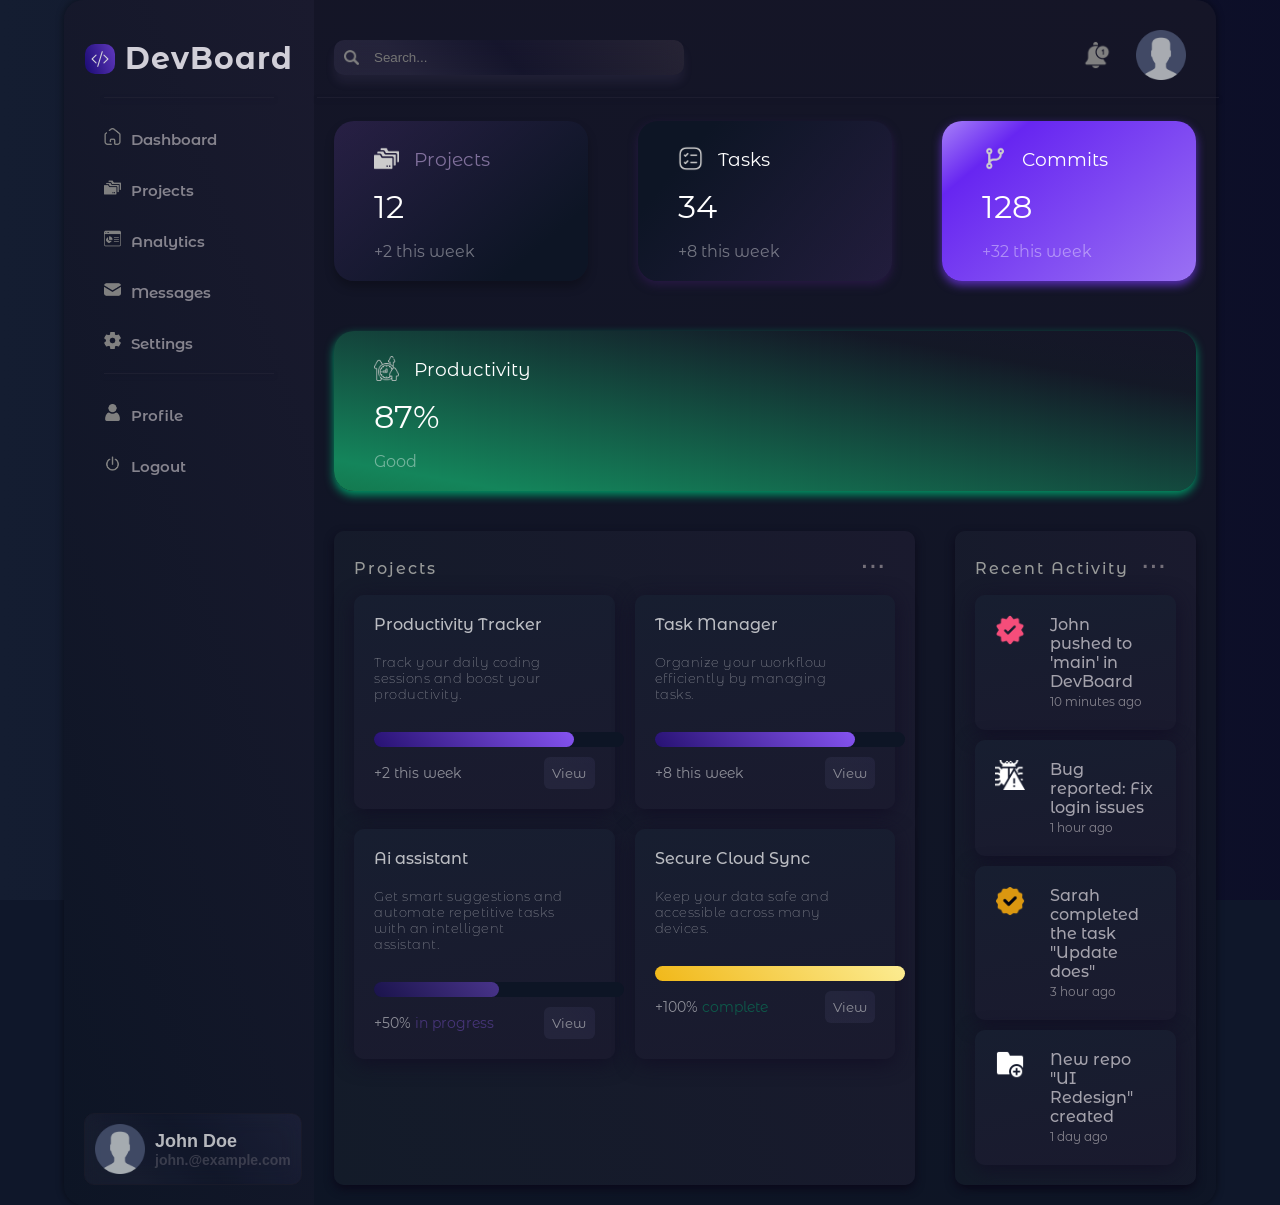
==== DevBoard Project/index.html @ f6ace6d7 "Add files via upload" ====
<!DOCTYPE html>
<html lang="en">

<head>
    <meta charset="UTF-8">
    <meta name="viewport" content="width=device-width, initial-scale=1.0">
    <link rel="stylesheet" href="style.css">
    <title>DevBoard</title>
    <link rel="preconnect" href="https://fonts.googleapis.com">
    <link rel="preconnect" href="https://fonts.gstatic.com" crossorigin>
    <link
        href="https://fonts.googleapis.com/css2?family=Montserrat+Alternates:ital,wght@0,100;0,200;0,300;0,400;0,500;0,600;0,700;0,800;0,900;1,100;1,200;1,300;1,400;1,500;1,600;1,700;1,800;1,900&display=swap"
        rel="stylesheet">
</head>
<body>
    <div class="container">
        <aside class="sidebar">
            <h1>
                <svg xmlns="http://www.w3.org/2000/svg" width="16" height="16" fill="currentColor"
                    class="bi bi-code-slash" viewBox="0 0 16 16" id="Dev-icon">
                    <path
                        d="M10.478 1.647a.5.5 0 1 0-.956-.294l-4 13a.5.5 0 0 0 .956.294zM4.854 4.146a.5.5 0 0 1 0 .708L1.707 8l3.147 3.146a.5.5 0 0 1-.708.708l-3.5-3.5a.5.5 0 0 1 0-.708l3.5-3.5a.5.5 0 0 1 .708 0m6.292 0a.5.5 0 0 0 0 .708L14.293 8l-3.147 3.146a.5.5 0 0 0 .708.708l3.5-3.5a.5.5 0 0 0 0-.708l-3.5-3.5a.5.5 0 0 0-.708 0" />
                </svg>
                <p>DevBoard</p>
            </h1>
            <hr class="line">
            <ul class="main-list ">
                <li><a href="#"><button class="sidebar-buttons"><img class="Dev-icon" src="./pngs/home-icon.png" alt="home"
                                height="15">Dashboard</button></a></li>
                <li><a href="#"><button class="sidebar-buttons"><img class="Dev-icon" src="./pngs/folder-icon.png"
                                alt="folder" height="15">Projects</button></a></li>
                <li><a href="#"><button class="sidebar-buttons"><img class="Dev-icon" src="./pngs/analitics-icon.png"
                                alt="analytics" height="15">Analytics</button></a></li>
                <li><a href="#"><button class="sidebar-buttons"><img class="Dev-icon" src="./pngs/email.png" alt="email"
                                height="15">Messages</button></a></li>
                <li><a href="#"><button class="sidebar-buttons"><img class="Dev-icon" src="./pngs/settings.png"
                                alt="settings" height="15">Settings</button></a></li>
            </ul>
            <hr class="line">

            <ul class="login-list">
                <li><a href="#"><button class="profile-buttons"><img class="Dev-icon" src="./pngs/user.png" alt="profile"
                                height="15">Profile</button></a></li>
                <li><a href="#"><button class="profile-buttons"><img class="Dev-icon" src="./pngs/turn-off.png" alt="logout"
                                height="15">Logout</button></a></li>
            </ul>

            <a href="#" class="Profile-link">
                <button class="Profile">
                    <img id="Profile-img" src="./pngs/profile.png" alt="profile" height="50">
                    <div class="Profile-text">
                        <span>John Doe</span>
                        <p>john.@example.com</p>
                    </div>
                </button>
            </a>
        </aside>

        <div class="main">
            <div class="navbar-container">
                <nav class="navbar">
                    <div class="search">
                        <img class="search-icon" src="./pngs/magnifying-glass.png" alt="search" height="15">
                        <input type="text" placeholder="Search..." class="search-input">
                    </div>

                    <div class="notify">
                        <a href="#"><img class="notify-icon" src="./pngs/notify.png" alt="notifications" height="15"></a>
                        <a href="#" id="Profile"><img id="Profile-img" src="./pngs/profile.png" alt="profile"
                                height="50"></a>
                    </div>
                </nav>
                <hr class="nav-line">


                <section class="content">

                    <div class="cards-container">
                        <div class="card first">
                            <h3><img src="./pngs/folder-icon.png" alt="folder icon" height="20" class="content-icon">Projects
                            </h3>
                            <span class="indicator ">12</span>
                            <p class="details">+2 this week</p>
                        </div>

                        <div class="card second">
                            <h3><img src="./pngs/checklist.png" alt="checklist icon" height="20" class="content-icon">Tasks
                            </h3>
                            <span class="indicator ">34</span>
                            <p class="details">+8 this week</p>
                        </div>

                        <div class="card third">
                            <h3><img src="./pngs/git.png" alt="commit icon" height="20" class="content-icon">Commits</h3>
                            <span class="indicator ">128</span>
                            <p class="details">+32 this week</p>
                        </div>

                        <div class="card fourth">
                            <h3><img src="./pngs/clock.png" alt="productivity icon" height="20"
                                    class="content-icon">Productivity</h3>
                            <span class="indicator ">87%</span>
                            <p class="details">Good</p>
                        </div>
                    </div>
                </section>


                <!-- project+activity container -->
                <div class="bottom-row">

                    <div class="projects-container">
                        <!-- just the button and text in main container -->
                        <div class="Text-above">
                            <span id="Projects">Projects</span>
                            <button class="edit-delete-btn">...</button>
                        </div>

                        <!-- Project cards container-->
                        <div class="projects">
                            <!-- Project cards -->
                            <div class="project-cards">
                                <span class="Project-name">Productivity Tracker</span>
                                <p class="project-text">Track your daily coding sessions and boost your productivity.
                                </p>
                                <div class="progress-bar"></div>
                                <div class="percentage">
                                    <p id="percentage">+2 this week</p>
                                    <button class="view">View</button>
                                </div>
                            </div>

                            <div class="project-cards">
                                <span class="Project-name">Task Manager</span>
                                <p class="project-text">Organize your workflow efficiently by managing tasks.</p>
                                <div class="progress-bar"></div>
                                <div class="percentage">
                                    <p id="percentage">+8 this week</p>
                                    <button class="view">View</button>
                                </div>
                            </div>

                            <div class="project-cards">
                                <span class="Project-name">Ai assistant</span>
                                <p class="project-text">Get smart suggestions and automate repetitive tasks with an
                                    intelligent assistant.</p>
                                <div class="progress-bar per50"></div>
                                <div class="percentage">
                                    <p id="percentage">+50% <span class="progress">in progress</span></p>
                                    <button class="view">View</button>
                                </div>
                            </div>

                            <div class="project-cards">
                                <span class="Project-name">Secure Cloud Sync</span>
                                <p class="project-text">Keep your data safe and accessible across many devices.</p>
                                <div class="progress-bar per100"></div>
                                <div class="percentage">
                                    <p id="percentage">+100% <span class="complete">complete</span></p>
                                    <button class="view">View</button>
                                </div>
                            </div>
                        </div>

                    </div>

                    <div class="activity-container">
                        <div class="activity-above">
                            <span id="recent-title">Recent Activity</span>
                            <button class="edit-delete-btn">...</button>
                        </div>

                        <div class="activity-cards">

                            <div class="act-card">
                                <div class="activity">
                                    <img src="./pngs/check.png" alt="" height="20" class="act-icons">
                                    <p class="activity-text">John pushed to 'main' in DevBoard</p>
                                    <span class="act-under-text">10 minutes ago</span>
                                </div>
                            </div>

                            <div class="act-card">
                                <div class="activity">
                                    <img src="./pngs/bug-report.png" alt="" height="20" class="act-icons" id="bug">
                                    <p class="activity-text">Bug reported: Fix login issues</p>
                                    <span class="act-under-text">1 hour ago</span>
                                </div>
                            </div>

                            <div class="act-card">
                                <div class="activity">
                                    <img src="./pngs/checky.png" alt="" height="20" class="act-icons">
                                    <p class="activity-text">Sarah completed the task "Update does"</p>
                                    <span class="act-under-text">3 hour ago</span>
                                </div>
                            </div>

                            <div class="act-card">
                                <div class="activity">
                                    <img src="./pngs/add.png" alt="" height="20" class="act-icons">
                                    <p class="activity-text">New repo "UI Redesign" created</p>
                                    <span class="act-under-text">1 day ago</span>
                                </div>
                            </div>

                        </div>

                    </div>

                </div>

            </div>

        </div>

    </div>

</body>
</html>

</body>

</html>
---- DevBoard Project/style.css ----
*{
    box-sizing: border-box;
    margin: 0;
    padding: 0;
}

html{
    scroll-behavior: smooth;
    font-family: "Montserrat Alternates", sans-serif;
}

body{
    background-color: #0f172a;
    margin: 0;
    display: flex;
    justify-content: center;
    align-items: center;
    min-height: 100vh;
    overflow-x: hidden;
}

body::after{
    z-index: -1;
    content: "";
    position: fixed;
    inset: 0;
    background: linear-gradient(90deg,#141d31 0%,#05001f 50%, #23213f 100%);
    animation: gradientAnimation 10s ease infinite;
    background-size: 400% 400%;
}

@keyframes gradientAnimation{
    0%{
        background-position: 0% 50%;
    }
    50%{
        background-position: 100% 50%;
    }
    100%{
        background-position: 0% 50%;
    }
}

.container{
    display: flex;
    background: linear-gradient(190deg,#151527 0%,#0d1525 100%);
    margin: 0 auto;
    width: 90%;
    height: 100%;
    min-height: 800px;
    border-radius: 20px;
    box-shadow: 0px 0px 7px 1px #00000066;
    animation: appearing 1s ease;
}

@keyframes appearing {
    0% {
        opacity: 0;
        transform: translateY(20px);
    }
    100% {
        opacity: 1;
        transform: translateY(0);
    }
}

#Dev-icon{
    height: 30px;
    margin-right: 10px;
    padding: 6px;
    width: auto;
    background: linear-gradient(70deg,#190a72 0%,#6139be 100%);
    border-radius: 10px;
}

.sidebar h1{
    display: flex;
    align-items: center;
    justify-content: center;
    margin-bottom: 20px;
    margin-top: 20px;
    font-size: 30px;
    animation: appearing 1.5s ease;
    letter-spacing: 1px;
}

.sidebar{
    display: flex;
    flex-direction: column;
    color: #d1cfd8;
    width: 250px;
    max-height: 100%;
    background: linear-gradient(70deg,#0d1525 0%,#1a1a2e 100%);
    border-radius: 20px 0px 0px 20px;
    padding: 20px;
}

.line{
    border: none;
    height: 1px;
    background-color: #262638;
    margin: 20px;
    margin-top: 0;
    box-shadow: 0px 2px 5px 1px rgba(19, 6, 44, 0.2);
    opacity: 0.5;
}

.sidebar-buttons{
    font-family: "Montserrat Alternates", sans-serif;
    position: relative;
    background: transparent;
    border: none;
    color: #85838d;
    font-size: 15px;
    padding: 10px 20px;
    width: 100%;
    text-align: left;
    margin-bottom: 10px;
    cursor: pointer;
    border-radius: 10px;
    transition: color 0.4s ease;
    font-weight: 600;
    animation: appearing 1.5s ease-in-out;
}

.login-list{
    list-style: none;
    display: flex;
    padding: 0;
    flex-direction: column;
}

.profile-buttons{
    font-family: "Montserrat Alternates", sans-serif;
    position: relative;
    background: transparent;
    border: none;
    color: #85838d;
    font-size: 15px;
    padding: 10px 20px;
    width: 100%;
    text-align: left;
    margin-bottom: 10px;
    cursor: pointer;
    border-radius: 10px;
    transition: color 0.4s ease;
    font-weight: 600;
    animation: appearing 1.5s ease;
    animation-timing-function: ease-in-out;
}

.profile-buttons::before{
    content: "";
    position: absolute;
    inset: 0;
    background: linear-gradient(50deg,#331894 0%,#6726f1 100%);
    border-radius: 10px;
    opacity: 0;
    transition: opacity 0.4s ease;
    z-index: 0;
}

.profile-buttons:hover,
.profile-buttons:active :before{
    color: #ffffff;
}

.profile-buttons:active .Dev-icon,
.profile-buttons:hover .Dev-icon{
    transition: filter 0.4s ease;
    filter: invert(1);
}

.profile-buttons:hover::before{
    opacity: 0.1;
}

.profile-buttons:active::before{
    transition: opacity 0.1s ease;
    opacity: 0.4;
}

.profile-buttons:active .Dev-icon{
    transition: opacity 0.1s ease;
    opacity: 0.7;
}


.sidebar-buttons::before{
    content: "";
    position: absolute;
    inset: 0;
    background: linear-gradient(50deg,#331894 0%,#6726f1 100%);
    border-radius: 10px;
    opacity: 0;
    transition: opacity 0.4s ease;
    z-index: 0;
}


.sidebar-buttons:focus,
.sidebar-buttons:hover{
    color: #ffffff;
}

.sidebar-buttons:focus .Dev-icon,
.sidebar-buttons:hover .Dev-icon{
    transition: filter 0.4s ease;
    filter: invert(1);
}

.sidebar-buttons:focus .Dev-icon{
    transition: opacity 0.4s;
    opacity: 0.7;
}

.sidebar-buttons:hover::before{
    opacity: 0.1;
}

.sidebar-buttons:focus::before{
    opacity: 0.3;
}

.main-list{
    list-style: none;
    display: flex;
    padding: 0;
    flex-direction: column;
    transition: fadeIn 0.5s ease-in-out;
}

.Dev-icon{
    height: 17px;
    width: auto;
    margin-right: 10px;
    filter: invert(0.5);
    transition: filter 0.4s ease;
}

.Profile{
    color: #c7c6c9;
    display: flex;
    align-items: center;
    gap: 10px;
    padding: 10px;
    cursor: pointer;
    border: 1px solid #1d1d2c;
    border-radius: 10px;
    background: linear-gradient(50deg,#857da31a 20%,#35315a1a 50%,#9f96f01a 100%);
    backdrop-filter: blur(10px);
    opacity: 0.7;
    animation: glow 4s ease infinite,appearing 2s ease;
    transition: opacity 0.4s ease, box-shadow 0.4s ease, transform 0.4s ease;
}

@keyframes glow {
    0% {
        box-shadow: 0px 4px 10px rgba(48, 32, 105, 0.2);
    }

    50% {
        box-shadow: 0px 4px 10px rgb(88, 71, 151);
    }

    100% {
        box-shadow: 0px 4px 10px rgba(59, 42, 121, 0.2);
    }
}

.Profile:hover{
    opacity: 1;
}

.Profile span{
    font-size: 18px;
    font-weight: bold;
    color: white;
    text-align: start;
}

.Profile p{
    opacity: 0.5;
    font-weight: 600;
    margin: 0;
    font-size: 14px;
    color: #85838d;
}

.Profile-link{
    text-decoration: none;
    display: flex;
    margin-top: auto;
}

.Profile-text{
    display: flex;
    flex-direction: column;
}

#Profile{
    margin-right: 20px;
    cursor: pointer;
    opacity: 0.7;
    transition: opacity 0.4s ease;
}

#Profile:hover{
    opacity: 1;
}

.search-input{
    padding: 10px 15px 10px 40px;
    max-width: 350px;
    width: 100%;
    border: none;
    backdrop-filter: blur(10px);
    outline: none;
    color: rgb(100, 110, 119);
    background: linear-gradient(50deg,#b9aae71a 20%,#26205a1a 50%,#d1b0b01a 100%);
    border-radius: 10px;
    box-shadow: 0px 8px 10px #8d75ac1a;
    transition: background-color 0.4s ease, color 0.4s ease, box-shadow 0.4s ease;
}

.search-input:focus{
    outline: none;
    background-color: #220d4e;
    color: #c7c6c9;
}

.search-input:hover{
    background-color: #140a2e;
    color: #c7c6c9;
}

.search-input:focus,
.search-input:hover{
    box-shadow: 0px 4px 10px #5f00db40;
}

.notify-icon{
    position: relative;
    height: 30px;
    bottom: 10px;
    cursor: pointer;
    transition: filter 0.4s ease;
    margin-right: 20px;
    filter: invert(0.5);
}

.navbar{
    display: flex;
    justify-content: space-between;
    align-items: center;
    padding: 10px;
    margin-top: 20px;
}

.search{
    position: relative;
    display: flex;
    align-items: center;
    gap: 10px;
    padding: 5px 10px;
    border-radius: 10px;
    flex: 1;
}

.search-icon{
    position: absolute;
    cursor: text;
    z-index: 1;
    left: 20px;
    height: 15px;
    filter: invert(0.5);
    transition: filter 0.4s ease;

}

.notify-icon:hover{
    filter: invert(1);
}

.navbar-container{
    flex: 1;
    animation: appearing 1.5s ease;
    animation-timing-function: ease-in-out;
}

.nav-line{
    border: none;
    height: 1px;
    background-color: #262638;
    box-shadow: 0px 2px 5px 1px rgba(19, 6, 44, 0.2);
    opacity: 0.5;
    width: 100%;
    margin: 3px;
    left: 0;
}


.cards-container{
    display: flex;
    flex-wrap: wrap;
    gap: 10px;
}

.card{
    display: flex;
    flex-direction: column;
    min-height: 160px;
    cursor: pointer;
    margin-top: 20px;
    color: white;
    border-radius: 20px;
    padding: 20px;
    margin: 20px;
    flex: 1 1 200px;
    box-shadow: 0px 6px 10px #00000040;
    transition: transform 0.4s , box-shadow 0.4s ease;
    animation: appearing 2.5s ease-in-out;
    animation-timing-function: ease-in-out;
}

.card h3{
    text-align: start;
    margin-left: 20px;
    font-weight: 400;
}

.first h3{
    color: #e4c4ff81;
}

.first{
    background: linear-gradient(320deg,#0d1525 0%,#0d1525 20%,#a662ff23 100%);
}
.second{
    background: linear-gradient(130deg,#0d1525 0%,#0d1525 20%,#a561ff1a 100%);
    box-shadow: 0px 4px 10px #271944;
}

.third{
    background: linear-gradient(320deg,#9a71f3 0%,#6726f1 80%,#a781f8 100%);
    box-shadow: 0px 4px 10px #5a2eb9;
}

.fourth{
    box-shadow: 0px 4px 10px #029665;
    background: linear-gradient(10deg,#136d43 -10%,#14855b 10%,#1b36271a 80%,#281b381a 100%);
}

.content-icon{
    position: relative;
    top: 5px;
    height: 25px;
    width: auto;
    margin-right: 15px;
    filter: invert(0.8);
    transition: filter 0.4s ease;
}

.indicator{
    margin-left: 20px;
    font-size: xx-large;
    margin-top: auto;
}

.details{
    opacity: 0.4;
    margin-left: 20px;
    margin-top: auto;
}
.card:hover{
    transform: translateY(-5px);
}

.first:hover{
    box-shadow: 0px 4px 10px #281d3d;
}

.second:hover{
    box-shadow: 0px 8px 10px #22006b;
}

.third:hover{
    box-shadow: 0px 8px 10px #7313c2;
}

.fourth:hover{
    box-shadow: 0px 4px 10px #67f0c7;
}

.projects-container{
    animation: appearing 1.5s ease;
    animation-timing-function: ease-in-out;
    color: white;
    margin: 20px;
    border: none;
    border-radius: 10px;
    padding: 20px;
    flex: 2 1 500px;
    min-height: 350px;
    box-shadow: 0px 4px 10px #0b091a;
    background: linear-gradient(70deg,#131b29 0%,#1a1a2e 100%);
}

.projects{
    display: grid;
    grid-template-columns: repeat(auto-fit,minmax(250px,1fr));
    gap: 20px;
    margin-top: 10px;
}

.project-cards{
    animation: appearing 2.5s ease;
    animation-timing-function: ease-in-out;
    border-radius: 10px;
    padding: 20px;
    width: 100%;
    flex: 1;
    box-shadow: 0px 4px 20px #120f25;
    background: linear-gradient(170deg,#171e30 0%,#1a1a2e 100%);
}

.Text-above{
    display: flex;
    align-items: center;
    justify-content: space-between;
}

#Projects{
    font-weight: 500;
    letter-spacing: 2px;
    color: #999b9a;
    animation: appearing 1.5s ease-in-out;
}

.edit-delete-btn{
    position: relative;
    border: 0px;
    background: transparent;
    cursor: pointer;
    padding: 0px;
    margin: 0;
    font-size: 30px;
    color: rgb(116, 111, 121);
    right: 10px;
    bottom: 10px;
    transition: color 0.3s ease;
}

.edit-delete-btn:hover{
    color: white;
}

.project-text{
    color: #ffffff;
    opacity: 0.5;
    font-size: 13px;
    font-weight: 200;
    letter-spacing: 0.5px;
    text-align: start;
    margin-top: 20px;
    width: 90%;
}

.Project-name{
    font-weight: 500;
    opacity: 0.7;
}

.progress-bar{
    position: relative;
    border-radius: 10px;
    margin-top: 30px;
    min-width: 250px;
    width: 100%;
    height: 15px;
    background: #0d1525;
}

.progress-bar::before{
    border-radius: 10px;
    content: "";
    z-index: 100;
    position: absolute;
    inset: 0;
    overflow: hidden;
    width: 80%;
    background: linear-gradient(50deg,#271272 0%,#8553f0 100%);
}

.per50::before{
    border-radius: 10px;
    content: "";
    z-index: 101;
    position: absolute;
    inset: 0;
    overflow: hidden;
    width: 50%;
    opacity: 0.5;
}

.per100::before{
    border-radius: 10px;
    content: "";
    z-index: 101;
    position: absolute;
    inset: 0;
    overflow: hidden;
    width: 100%;
    background: linear-gradient(50deg,#f1b819 0%,#fcec92 100%);
}

.percentage{
    margin-top: 10px;
    display: flex;
    justify-content: space-between;
    align-items: center;
}

.progress{
    color: #724ec0;
}

.complete{
    color: #029665;
}

#percentage{
    font-size: 14px;
    opacity: 0.5;
}

.view{
    transition: opacity 0.4s ease,transform 0.1s ease;
    border-radius: 6px;
    border: 0;
    padding: 8px;
    margin: 0;
    min-width: 23%;
    opacity: 0.5;
    cursor: pointer;
    color: white;
    font-family: "Montserrat Alternates", sans-serif;
    background: linear-gradient(50deg,#46466879 50%,#5d589444 100%);
}

.view:hover{
    opacity: 1;
}

.view:active{
    transform: scale(0.95);
}

.main{
    display: flex;
    flex-direction: column;
    flex: 1;
}

.bottom-row{
    display: flex;
    flex-wrap: wrap;
}

.activity-container{
    animation: appearing 1.5s ease;
    animation-timing-function: ease-in-out;
    color: white;
    border: none;
    border-radius: 10px;
    max-height: 700px;
    flex: 1 1 200px;
    margin: 20px;
    padding: 20px;
    box-shadow: 0px 4px 10px #0b091a;
    background: linear-gradient(70deg,#131b29 0%,#1a1a2e 100%);
}

.activity-above{
    display: flex;
    align-items: center;
    justify-content: space-between;
}

.act-card{
    position: relative;
    animation: appearing 2.5s ease;
    animation-timing-function: ease-in-out;
    transition: transform 0.4s ease;
    border-radius: 10px;
    padding: 20px;
    width: 100%; 
    margin-top: 10px;
    box-shadow: 0px 4px 20px #120f25;
    background: linear-gradient(170deg,#171e30 0%,#1a1a2e 100%);
    cursor: pointer;
}

.act-icons{
    position: absolute;
    height: 30px;
    left: 20px;
    filter: invert(2);
}
.activity-text{
    margin-left: 55px;
    font-weight: 500;
    color: #a4a2ac;
    text-align: left;
}

.act-under-text{
    font-size: 12px;
    text-align: left;
    color: #85838d;
    margin-left: 55px;
}

.act-card:hover{
    transform: translateY(-5px);
}

.activity{
    text-align: left;
}

#recent-title{
    text-align: start;
    font-weight: 500;
    letter-spacing: 2px;
    color: #999b9a;
    animation: appearing 1.5s ease-in-out;
}
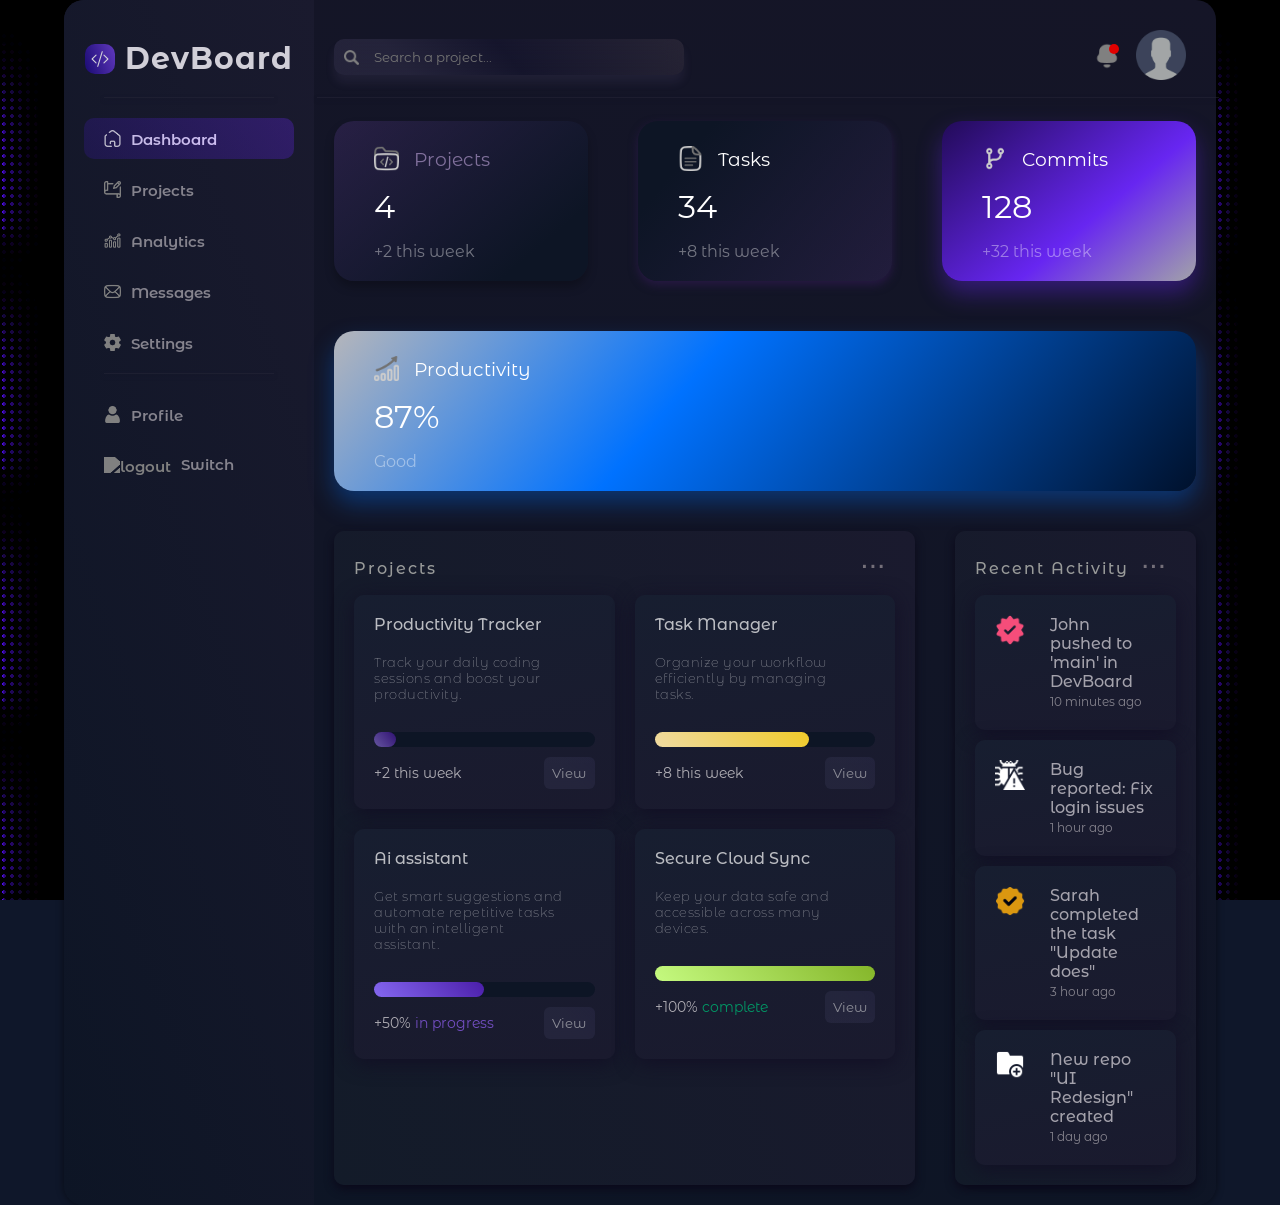
==== commit b0eabfb4: "Add files via upload" ====
--- a/DevBoard Project/index.html
+++ b/DevBoard Project/index.html
@@ -4,6 +4,7 @@
 <head>
     <meta charset="UTF-8">
     <meta name="viewport" content="width=device-width, initial-scale=1.0">
+    <meta>
     <link rel="stylesheet" href="style.css">
     <title>DevBoard</title>
     <link rel="preconnect" href="https://fonts.googleapis.com">
@@ -11,9 +12,18 @@
     <link
         href="https://fonts.googleapis.com/css2?family=Montserrat+Alternates:ital,wght@0,100;0,200;0,300;0,400;0,500;0,600;0,700;0,800;0,900;1,100;1,200;1,300;1,400;1,500;1,600;1,700;1,800;1,900&display=swap"
         rel="stylesheet">
+    <link rel="icon" type="image/png" href="./pngs/code.png">
 </head>
+
 <body>
+    <!-- animated background -->
+    <div id="falling-pattern"
+        style="position: fixed; inset: 0; width: 100vw; height: 100vh; overflow: hidden; pointer-events: none; z-index: -2; background-color: #000000;">
+        <div id="pattern-trigger" class="animate-fall" style="position: absolute; inset: 0; z-index: 0;"></div>
+        <div id="pattern-overlay" style="position: absolute; inset: 0; z-index: 1; filter: brightness(6);"></div>
+    </div>
     <div class="container">
+        <!-- sidebar and buttons-->
         <aside class="sidebar">
             <h1>
                 <svg xmlns="http://www.w3.org/2000/svg" width="16" height="16" fill="currentColor"
@@ -25,49 +35,61 @@
             </h1>
             <hr class="line">
             <ul class="main-list ">
-                <li><a href="#"><button class="sidebar-buttons"><img class="Dev-icon" src="./pngs/home-icon.png" alt="home"
-                                height="15">Dashboard</button></a></li>
-                <li><a href="#"><button class="sidebar-buttons"><img class="Dev-icon" src="./pngs/folder-icon.png"
-                                alt="folder" height="15">Projects</button></a></li>
-                <li><a href="#"><button class="sidebar-buttons"><img class="Dev-icon" src="./pngs/analitics-icon.png"
-                                alt="analytics" height="15">Analytics</button></a></li>
-                <li><a href="#"><button class="sidebar-buttons"><img class="Dev-icon" src="./pngs/email.png" alt="email"
-                                height="15">Messages</button></a></li>
-                <li><a href="#"><button class="sidebar-buttons"><img class="Dev-icon" src="./pngs/settings.png"
-                                alt="settings" height="15">Settings</button></a></li>
+                <li><button class="sidebar-buttons"><img class="Dev-icon" src="./pngs/home-icon.png" alt="home"
+                            height="15">Dashboard</button></li>
+                <li><button class="sidebar-buttons"><img class="Dev-icon" src="./pngs/project.png" alt="folder"
+                            height="15">Projects</button></li>
+                <li><button class="sidebar-buttons"><img class="Dev-icon" src="./pngs/analitics.png" alt="analytics"
+                            height="15">Analytics</button></li>
+                <li><button class="sidebar-buttons"><img class="Dev-icon" src="./pngs/letter.png" alt="email"
+                            height="15">Messages</button></li>
+                <li><button class="sidebar-buttons"><img class="Dev-icon" src="./pngs/settings.png" alt="settings"
+                            height="15">Settings</button></li>
             </ul>
             <hr class="line">
 
             <ul class="login-list">
-                <li><a href="#"><button class="profile-buttons"><img class="Dev-icon" src="./pngs/user.png" alt="profile"
-                                height="15">Profile</button></a></li>
-                <li><a href="#"><button class="profile-buttons"><img class="Dev-icon" src="./pngs/turn-off.png" alt="logout"
-                                height="15">Logout</button></a></li>
+                <li><button class="profile-buttons"><img class="Dev-icon" src="./pngs/user.png" alt="profile"
+                            height="15">Profile</button></li>
+                <li><button class="profile-buttons"><img class="Dev-icon" src="./pngs/summer.png" alt="logout"
+                            height="15">Switch</button></li>
             </ul>
 
-            <a href="#" class="Profile-link">
-                <button class="Profile">
-                    <img id="Profile-img" src="./pngs/profile.png" alt="profile" height="50">
-                    <div class="Profile-text">
-                        <span>John Doe</span>
-                        <p>john.@example.com</p>
-                    </div>
-                </button>
-            </a>
         </aside>
-
+        <!-- Search , notification , profile -->
         <div class="main">
             <div class="navbar-container">
                 <nav class="navbar">
                     <div class="search">
                         <img class="search-icon" src="./pngs/magnifying-glass.png" alt="search" height="15">
-                        <input type="text" placeholder="Search..." class="search-input">
+                        <input type="text" placeholder="Search a project..." class="search-input">
                     </div>
 
                     <div class="notify">
-                        <a href="#"><img class="notify-icon" src="./pngs/notify.png" alt="notifications" height="15"></a>
-                        <a href="#" id="Profile"><img id="Profile-img" src="./pngs/profile.png" alt="profile"
-                                height="50"></a>
+                        <button class="notification"><img class="notify-icon" src="./pngs/notification.png"
+                                alt="notifications" height="15"></button>
+                        <button class="Profile"><img class="Profile-img" src="./pngs/profile.png" alt="profile"
+                                height="50"></button>
+                        <!-- notifications menu -->
+                        <div class="notify-menu">
+                            <p class="messages">notifications</p>
+                        </div>
+                        <!-- profile menu -->
+                        <div class="profile-menu">
+                            <div class="profile-header">
+                                <p>My Account</p>
+                            </div>
+                            <div class="profile">
+                                <img class="menu-profile-img" src="./pngs/profile.png" alt="profile">
+                                <p class="profile-name">John Doe</p>
+                            </div>
+                            <div class="profile-logout">
+                                <button class="prof-menu-btn">Change profile</button>
+                                <button class="prof-menu-btn logout"><img class="logout-icon" src="./pngs/turn-off.png"
+                                alt="Logout" height="15">Logout</button>
+                            </div>
+                        </div>
+
                     </div>
                 </nav>
                 <hr class="nav-line">
@@ -77,27 +99,30 @@
 
                     <div class="cards-container">
                         <div class="card first">
-                            <h3><img src="./pngs/folder-icon.png" alt="folder icon" height="20" class="content-icon">Projects
+                            <h3><img src="./pngs/folders.png" alt="folder icon" height="20"
+                                    class="content-icon">Projects
                             </h3>
-                            <span class="indicator ">12</span>
+                            <span class="indicator project-cnt">0</span>
                             <p class="details">+2 this week</p>
                         </div>
 
                         <div class="card second">
-                            <h3><img src="./pngs/checklist.png" alt="checklist icon" height="20" class="content-icon">Tasks
+                            <h3><img src="./pngs/document.png" alt="checklist icon" height="20"
+                                    class="content-icon">Tasks
                             </h3>
-                            <span class="indicator ">34</span>
+                            <span class="indicator">34</span>
                             <p class="details">+8 this week</p>
                         </div>
 
                         <div class="card third">
-                            <h3><img src="./pngs/git.png" alt="commit icon" height="20" class="content-icon">Commits</h3>
+                            <h3><img src="./pngs/git.png" alt="commit icon" height="20" class="content-icon">Commits
+                            </h3>
                             <span class="indicator ">128</span>
                             <p class="details">+32 this week</p>
                         </div>
 
                         <div class="card fourth">
-                            <h3><img src="./pngs/clock.png" alt="productivity icon" height="20"
+                            <h3><img src="./pngs/diagram.png" alt="productivity icon" height="20"
                                     class="content-icon">Productivity</h3>
                             <span class="indicator ">87%</span>
                             <p class="details">Good</p>
@@ -106,14 +131,23 @@
                 </section>
 
 
-                <!-- project+activity container -->
+                <!-- projects + activity container -->
                 <div class="bottom-row">
 
                     <div class="projects-container">
                         <!-- just the button and text in main container -->
                         <div class="Text-above">
                             <span id="Projects">Projects</span>
+                            <button class="main-delete-btn"><img src="./pngs/delete.png" alt=""></button>
                             <button class="edit-delete-btn">...</button>
+                            <!-- edit-delete-add menu -->
+                            <div class="menu">
+                                <button class="add"><img src="./pngs/add-post.png" alt="" style="filter: invert();">Add
+                                    The Project</button>
+                                <button class="edit"><img src="./pngs/edit.png" alt=""
+                                        style="filter: invert();">Edit</button>
+                                <button class="delete"><img src="./pngs/delete.png" alt="">Delete</button>
+                            </div>
                         </div>
 
                         <!-- Project cards container-->
@@ -121,42 +155,66 @@
                             <!-- Project cards -->
                             <div class="project-cards">
                                 <span class="Project-name">Productivity Tracker</span>
+                                <label for="check" class="checkbox-container">
+                                    <input type="checkbox" name="check" class="card-checkbox">
+                                    <span class="custom-checkbox"></span>
+                                </label>
                                 <p class="project-text">Track your daily coding sessions and boost your productivity.
                                 </p>
-                                <div class="progress-bar"></div>
+                                <div class="progress-bar">
+                                    <div class="progress-bar-line w-10"></div>
+                                </div>
                                 <div class="percentage">
-                                    <p id="percentage">+2 this week</p>
+                                    <p class="percentages">+2 this week</p>
                                     <button class="view">View</button>
                                 </div>
                             </div>
 
                             <div class="project-cards">
                                 <span class="Project-name">Task Manager</span>
+                                <label for="" class="checkbox-container">
+                                    <input type="checkbox" name="" class="card-checkbox">
+                                    <span class="custom-checkbox"></span>
+                                </label>
                                 <p class="project-text">Organize your workflow efficiently by managing tasks.</p>
-                                <div class="progress-bar"></div>
+                                <div class="progress-bar">
+                                    <div class="progress-bar-line w-70"></div>
+                                </div>
                                 <div class="percentage">
-                                    <p id="percentage">+8 this week</p>
+                                    <p class="percentages">+8 this week</p>
                                     <button class="view">View</button>
                                 </div>
                             </div>
 
                             <div class="project-cards">
                                 <span class="Project-name">Ai assistant</span>
+                                <label for="" class="checkbox-container">
+                                    <input type="checkbox" name="" class="card-checkbox">
+                                    <span class="custom-checkbox"></span>
+                                </label>
                                 <p class="project-text">Get smart suggestions and automate repetitive tasks with an
                                     intelligent assistant.</p>
-                                <div class="progress-bar per50"></div>
+                                <div class="progress-bar">
+                                    <div class="progress-bar-line w-50"></div>
+                                </div>
                                 <div class="percentage">
-                                    <p id="percentage">+50% <span class="progress">in progress</span></p>
+                                    <p class="percentages">+50% <span class="progress">in progress</span></p>
                                     <button class="view">View</button>
                                 </div>
                             </div>
 
                             <div class="project-cards">
                                 <span class="Project-name">Secure Cloud Sync</span>
+                                <label for="" class="checkbox-container">
+                                    <input type="checkbox" name="" class="card-checkbox">
+                                    <span class="custom-checkbox"></span>
+                                </label>
                                 <p class="project-text">Keep your data safe and accessible across many devices.</p>
-                                <div class="progress-bar per100"></div>
+                                <div class="progress-bar">
+                                    <div class="progress-bar-line w-100"></div>
+                                </div>
                                 <div class="percentage">
-                                    <p id="percentage">+100% <span class="complete">complete</span></p>
+                                    <p class="percentages">+100% <span class="complete">complete</span></p>
                                     <button class="view">View</button>
                                 </div>
                             </div>
@@ -216,7 +274,34 @@
 
     </div>
 
+    <nav class="mobile-nav" id="mobileNav">
+        <button class="mobile-nav-btn active">
+            <img src="./pngs/home-icon.png" alt="home">
+            <span>Dashboard</span>
+        </button>
+        <button class="mobile-nav-btn">
+            <img src="./pngs/project.png" alt="projects">
+            <span>Projects</span>
+        </button>
+        <button class="mobile-nav-btn">
+            <img src="./pngs/analitics.png" alt="analytics">
+            <span>Analytics</span>
+        </button>
+        <button class="mobile-nav-btn">
+            <img src="./pngs/letter.png" alt="messages">
+            <span>Messages</span>
+        </button>
+        <button class="mobile-nav-btn">
+            <img src="./pngs/settings.png" alt="settings">
+            <span>Settings</span>
+        </button>
+    </nav>
+
+
+    <script src="index.js"></script>
+    <script src="falling-pattern.js"></script>
 </body>
+
 </html>
 
 </body>
--- a/DevBoard Project/style.css
+++ b/DevBoard Project/style.css
@@ -1,15 +1,35 @@
-*{
+* {
     box-sizing: border-box;
     margin: 0;
     padding: 0;
 }
 
-html{
+/* background animation */
+
+@keyframes fall {
+    0% {
+        background-position: 0px 220px, 3px 220px, 151.5px 337.5px, 25px 24px, 28px 24px, 176.5px 150px, 50px 16px, 53px 16px, 201.5px 91px, 75px 224px, 78px 224px, 226.5px 230.5px, 100px 19px, 103px 19px, 251.5px 121px, 125px 120px, 128px 120px, 276.5px 187px, 150px 31px, 153px 31px, 301.5px 120.5px, 175px 235px, 178px 235px, 326.5px 384.5px, 200px 121px, 203px 121px, 351.5px 228.5px, 225px 224px, 228px 224px, 376.5px 364.5px, 250px 26px, 253px 26px, 401.5px 105px, 275px 75px, 278px 75px, 426.5px 180px;
+    }
+
+    100% {
+        background-position: 0px 6800px, 3px 6800px, 151.5px 6917.5px, 25px 13632px, 28px 13632px, 176.5px 13758px, 50px 5416px, 53px 5416px, 201.5px 5491px, 75px 17175px, 78px 17175px, 226.5px 17301.5px, 100px 5119px, 103px 5119px, 251.5px 5221px, 125px 8428px, 128px 8428px, 276.5px 8495px, 150px 9876px, 153px 9876px, 301.5px 9965.5px, 175px 13391px, 178px 13391px, 326.5px 13540.5px, 200px 14741px, 203px 14741px, 351.5px 14848.5px, 225px 18770px, 228px 18770px, 376.5px 18910.5px, 250px 5082px, 253px 5082px, 401.5px 5161px, 275px 6375px, 278px 6375px, 426.5px 6480px;
+    }
+}
+
+.animate-fall {
+    animation: fall 150s linear infinite;
+}
+
+#pattern-overlay {
+    filter: brightness(1);
+}
+
+html {
     scroll-behavior: smooth;
     font-family: "Montserrat Alternates", sans-serif;
 }
 
-body{
+body {
     background-color: #0f172a;
     margin: 0;
     display: flex;
@@ -19,31 +39,9 @@
     overflow-x: hidden;
 }
 
-body::after{
-    z-index: -1;
-    content: "";
-    position: fixed;
-    inset: 0;
-    background: linear-gradient(90deg,#141d31 0%,#05001f 50%, #23213f 100%);
-    animation: gradientAnimation 10s ease infinite;
-    background-size: 400% 400%;
-}
-
-@keyframes gradientAnimation{
-    0%{
-        background-position: 0% 50%;
-    }
-    50%{
-        background-position: 100% 50%;
-    }
-    100%{
-        background-position: 0% 50%;
-    }
-}
-
-.container{
-    display: flex;
-    background: linear-gradient(190deg,#151527 0%,#0d1525 100%);
+.container {
+    display: flex;
+    background: linear-gradient(190deg, #151527 0%, #0d1525 100%);
     margin: 0 auto;
     width: 90%;
     height: 100%;
@@ -58,22 +56,23 @@
         opacity: 0;
         transform: translateY(20px);
     }
+
     100% {
         opacity: 1;
         transform: translateY(0);
     }
 }
 
-#Dev-icon{
+#Dev-icon {
     height: 30px;
     margin-right: 10px;
     padding: 6px;
     width: auto;
-    background: linear-gradient(70deg,#190a72 0%,#6139be 100%);
-    border-radius: 10px;
-}
-
-.sidebar h1{
+    background: linear-gradient(70deg, #190a72 0%, #6139be 100%);
+    border-radius: 10px;
+}
+
+.sidebar h1 {
     display: flex;
     align-items: center;
     justify-content: center;
@@ -84,18 +83,18 @@
     letter-spacing: 1px;
 }
 
-.sidebar{
+.sidebar {
     display: flex;
     flex-direction: column;
     color: #d1cfd8;
     width: 250px;
     max-height: 100%;
-    background: linear-gradient(70deg,#0d1525 0%,#1a1a2e 100%);
+    background: linear-gradient(70deg, #0d1525 0%, #1a1a2e 100%);
     border-radius: 20px 0px 0px 20px;
     padding: 20px;
 }
 
-.line{
+.line {
     border: none;
     height: 1px;
     background-color: #262638;
@@ -105,7 +104,7 @@
     opacity: 0.5;
 }
 
-.sidebar-buttons{
+.sidebar-buttons {
     font-family: "Montserrat Alternates", sans-serif;
     position: relative;
     background: transparent;
@@ -118,19 +117,26 @@
     margin-bottom: 10px;
     cursor: pointer;
     border-radius: 10px;
-    transition: color 0.4s ease;
+    transition: color 0.4s ease-in-out;
     font-weight: 600;
     animation: appearing 1.5s ease-in-out;
-}
-
-.login-list{
+    outline: none;
+}
+
+.sidebar-buttons img,
+.profile-buttons img{
+    position: relative;
+    top: 2px;
+}
+
+.login-list {
     list-style: none;
     display: flex;
     padding: 0;
     flex-direction: column;
 }
 
-.profile-buttons{
+.profile-buttons {
     font-family: "Montserrat Alternates", sans-serif;
     position: relative;
     background: transparent;
@@ -149,11 +155,11 @@
     animation-timing-function: ease-in-out;
 }
 
-.profile-buttons::before{
+.profile-buttons::before {
     content: "";
     position: absolute;
     inset: 0;
-    background: linear-gradient(50deg,#331894 0%,#6726f1 100%);
+    background: linear-gradient(50deg, #331894 0%, #6726f1 100%);
     border-radius: 10px;
     opacity: 0;
     transition: opacity 0.4s ease;
@@ -161,36 +167,36 @@
 }
 
 .profile-buttons:hover,
-.profile-buttons:active :before{
+.profile-buttons:active::before {
     color: #ffffff;
 }
 
 .profile-buttons:active .Dev-icon,
-.profile-buttons:hover .Dev-icon{
+.profile-buttons:hover .Dev-icon {
     transition: filter 0.4s ease;
     filter: invert(1);
 }
 
-.profile-buttons:hover::before{
+.profile-buttons:hover::before {
     opacity: 0.1;
 }
 
-.profile-buttons:active::before{
+.profile-buttons:active::before {
     transition: opacity 0.1s ease;
     opacity: 0.4;
 }
 
-.profile-buttons:active .Dev-icon{
+.profile-buttons:active .Dev-icon {
     transition: opacity 0.1s ease;
     opacity: 0.7;
 }
 
 
-.sidebar-buttons::before{
+.sidebar-buttons::before {
     content: "";
     position: absolute;
     inset: 0;
-    background: linear-gradient(50deg,#331894 0%,#6726f1 100%);
+    background: linear-gradient(50deg, #331894 0%, #6726f1 100%);
     border-radius: 10px;
     opacity: 0;
     transition: opacity 0.4s ease;
@@ -198,31 +204,30 @@
 }
 
 
-.sidebar-buttons:focus,
-.sidebar-buttons:hover{
+.sidebar-buttons.focused,
+.sidebar-buttons:hover {
     color: #ffffff;
 }
 
-.sidebar-buttons:focus .Dev-icon,
-.sidebar-buttons:hover .Dev-icon{
-    transition: filter 0.4s ease;
+.sidebar-buttons.focused .Dev-icon,
+.sidebar-buttons:hover .Dev-icon {
     filter: invert(1);
 }
 
-.sidebar-buttons:focus .Dev-icon{
+.sidebar-buttons.focused .Dev-icon {
     transition: opacity 0.4s;
     opacity: 0.7;
 }
 
-.sidebar-buttons:hover::before{
+.sidebar-buttons:hover::before {
     opacity: 0.1;
 }
 
-.sidebar-buttons:focus::before{
+.sidebar-buttons.focused::before {
     opacity: 0.3;
 }
 
-.main-list{
+.main-list {
     list-style: none;
     display: flex;
     padding: 0;
@@ -230,144 +235,15 @@
     transition: fadeIn 0.5s ease-in-out;
 }
 
-.Dev-icon{
+.Dev-icon {
     height: 17px;
     width: auto;
     margin-right: 10px;
     filter: invert(0.5);
-    transition: filter 0.4s ease;
-}
-
-.Profile{
-    color: #c7c6c9;
-    display: flex;
-    align-items: center;
-    gap: 10px;
-    padding: 10px;
-    cursor: pointer;
-    border: 1px solid #1d1d2c;
-    border-radius: 10px;
-    background: linear-gradient(50deg,#857da31a 20%,#35315a1a 50%,#9f96f01a 100%);
-    backdrop-filter: blur(10px);
-    opacity: 0.7;
-    animation: glow 4s ease infinite,appearing 2s ease;
-    transition: opacity 0.4s ease, box-shadow 0.4s ease, transform 0.4s ease;
-}
-
-@keyframes glow {
-    0% {
-        box-shadow: 0px 4px 10px rgba(48, 32, 105, 0.2);
-    }
-
-    50% {
-        box-shadow: 0px 4px 10px rgb(88, 71, 151);
-    }
-
-    100% {
-        box-shadow: 0px 4px 10px rgba(59, 42, 121, 0.2);
-    }
-}
-
-.Profile:hover{
-    opacity: 1;
-}
-
-.Profile span{
-    font-size: 18px;
-    font-weight: bold;
-    color: white;
-    text-align: start;
-}
-
-.Profile p{
-    opacity: 0.5;
-    font-weight: 600;
-    margin: 0;
-    font-size: 14px;
-    color: #85838d;
-}
-
-.Profile-link{
-    text-decoration: none;
-    display: flex;
-    margin-top: auto;
-}
-
-.Profile-text{
-    display: flex;
-    flex-direction: column;
-}
-
-#Profile{
-    margin-right: 20px;
-    cursor: pointer;
-    opacity: 0.7;
-    transition: opacity 0.4s ease;
-}
-
-#Profile:hover{
-    opacity: 1;
-}
-
-.search-input{
-    padding: 10px 15px 10px 40px;
-    max-width: 350px;
-    width: 100%;
-    border: none;
-    backdrop-filter: blur(10px);
-    outline: none;
-    color: rgb(100, 110, 119);
-    background: linear-gradient(50deg,#b9aae71a 20%,#26205a1a 50%,#d1b0b01a 100%);
-    border-radius: 10px;
-    box-shadow: 0px 8px 10px #8d75ac1a;
-    transition: background-color 0.4s ease, color 0.4s ease, box-shadow 0.4s ease;
-}
-
-.search-input:focus{
-    outline: none;
-    background-color: #220d4e;
-    color: #c7c6c9;
-}
-
-.search-input:hover{
-    background-color: #140a2e;
-    color: #c7c6c9;
-}
-
-.search-input:focus,
-.search-input:hover{
-    box-shadow: 0px 4px 10px #5f00db40;
-}
-
-.notify-icon{
-    position: relative;
-    height: 30px;
-    bottom: 10px;
-    cursor: pointer;
-    transition: filter 0.4s ease;
-    margin-right: 20px;
-    filter: invert(0.5);
-}
-
-.navbar{
-    display: flex;
-    justify-content: space-between;
-    align-items: center;
-    padding: 10px;
-    margin-top: 20px;
-}
-
-.search{
-    position: relative;
-    display: flex;
-    align-items: center;
-    gap: 10px;
-    padding: 5px 10px;
-    border-radius: 10px;
-    flex: 1;
-}
-
-.search-icon{
+    transition: filter 0.4s ease-in-out;
+}
+
+.search-icon {
     position: absolute;
     cursor: text;
     z-index: 1;
@@ -375,20 +251,246 @@
     height: 15px;
     filter: invert(0.5);
     transition: filter 0.4s ease;
-
-}
-
-.notify-icon:hover{
-    filter: invert(1);
-}
-
-.navbar-container{
+}
+
+.search-input {
+    padding: 10px 0px 10px 40px;
+    max-width: 350px;
+    width: 100%;
+    cursor: text;
+    border: none;
+    backdrop-filter: blur(10px);
+    outline: none;
+    color: rgb(100, 110, 119);
+    background: linear-gradient(50deg, #b9aae71a 20%, #26205a1a 50%, #d1b0b01a 100%);
+    border-radius: 10px;
+    box-shadow: 0px 8px 10px #8d75ac1a;
+    transition: background-color 0.4s ease, color 0.4s ease, box-shadow 0.4s ease;
+}
+
+.search-input:focus {
+    outline: none;
+    background-color: #220d4e;
+    color: #c7c6c9;
+}
+
+.search-input:hover {
+    background-color: #140a2e;
+    color: #c7c6c9;
+}
+
+.search-input:focus,
+.search-input:hover {
+    box-shadow: 0px 4px 10px #5f00db40;
+}
+
+.notify-icon {
+    height: 28px;
+    transition: filter 0.2s ease;
+    filter: invert(0.5);
+}
+
+.notify-icon:hover {
+    filter: invert(0.7);
+}
+
+.notify-icon:active {
+    filter: invert(1) brightness(1.3);
+}
+
+.notify {
+    position: relative;
+}
+
+.notify-menu.visible {
+    opacity: 1;
+    transform: translateX(-10px);
+    visibility: visible;
+}
+
+.notify-menu {
+    cursor: default;
+    font-family: "Montserrat Alternates", sans-serif;
+    z-index: 9999;
+    position: absolute;
+    right: 60px;
+    top: 50px;
+    background: rgba(143, 117, 177, 0.03);
+    border-radius: 20px;
+    border: 1px solid rgba(255, 255, 255, 0.068);
+    padding: 20px;
+    min-width: 300px;
+    min-height: 300px;
+    backdrop-filter: blur(10px);
+    display: flex;
+    box-shadow: 0 8px 32px rgba(143, 117, 177, 0.05);
+    flex-direction: column;
+    color: #ffffff;
+    text-align: center;
+    gap: 10px;
+    font-size: 15px;
+    opacity: 0;
+    visibility: hidden;
+    transition: opacity 0.2s ease, transform 0.4s ease, visibility 0.2s ease;
+}
+
+.notification {
+    bottom: 10px;
+    position: relative;
+    cursor: pointer;
+    right: 10px;
+    height: 30px;
+    width: 30px;
+    background-color: red;
+    border: none;
+    background: transparent;
+    border-radius: 50%;
+}
+
+.notification::after {
+    content: "";
+    position: absolute;
+    width: 10px;
+    height: 10px;
+    border-radius: 50%;
+    background-color: rgb(224, 0, 0);
+    right: 3px;
+    top: 2px;
+}
+
+.profile-menu.visible {
+    opacity: 1;
+    transform: translateX(-10px);
+    visibility: visible;
+}
+
+.profile-menu {
+    cursor: default;
+    font-family: "Montserrat Alternates", sans-serif;
+    z-index: 9999;
+    position: absolute;
+    right: 10px;
+    top: 55px;
+    background:rgba(24, 12, 43, 0.055);
+    border-radius: 20px;
+    border: 1px solid rgba(255, 255, 255, 0.068);
+    padding: 20px;
+    min-width: 250px;
+    min-height: 200px;
+    backdrop-filter: blur(5px);
+    display: flex;
+    box-shadow: 0 8px 32px rgba(143, 117, 177, 0.034);
+    flex-direction: column;
+    color: #ffffff;
+    text-align: center;
+    gap: 10px;
+    font-size: 15px;
+    opacity: 0;
+    visibility: hidden;
+    transition: opacity 0.2s ease, transform 0.4s ease, visibility 0.2s ease;
+}
+
+.profile-menu .profile-logout {
+    margin-top: auto;
+}
+
+.profile-name {
+    color: #e6e5e9;
+}
+
+.profile-menu .logout-icon {
+    position: relative;
+    top: 2px;
+    height: 17px;
+    margin-right: 14px;
+    filter: invert() ;
+}
+
+.profile {
+    margin: 20px 0px 30px 0px;
+}
+
+.menu-profile-img{
+    height: 75px;
+}
+
+.profile-menu .logout{
+    color: red;
+}
+
+.profile-menu button:hover {
+    background: rgba(255, 255, 255, 0.1);
+}
+
+.profile-menu button:active {
+    background: rgba(255, 255, 255, 0.2);
+}
+
+.profile-menu .logout:active {
+    background: rgba(124, 4, 4, 0.336);
+}
+
+.profile-menu button {
+    letter-spacing: 3px;
+    font-size: 15px;
+    font-family: "Montserrat Alternates", sans-serif;
+    border: none;
+    background: transparent;
+    color: white;
+    padding: 10px;
+    text-align: left;
+    cursor: pointer;
+    border-radius: 10px;
+    transition: background-color 0.2s ease;
+}
+
+.Profile {
+    margin-right: 20px;
+    cursor: pointer;
+    filter: brightness(0.7);
+    transition: filter 0.2s ease;
+    border-radius: 50%;
+    border: none;
+    background: transparent;
+}
+
+.Profile:hover {
+    filter: brightness(0.9);
+}
+
+.Profile:active {
+    filter: brightness(1.1);
+}
+
+.navbar {
+    display: flex;
+    justify-content: space-between;
+    align-items: center;
+    padding: 10px;
+    margin-top: 20px;
+}
+
+.search {
+    position: relative;
+    display: flex;
+    align-items: center;
+    gap: 10px;
+    padding: 5px 10px;
+    border-radius: 10px;
+    flex: 1;
+}
+
+input[placeholder]{
+    font-family: "Montserrat Alternates", sans-serif;
+}
+
+.navbar-container {
     flex: 1;
     animation: appearing 1.5s ease;
     animation-timing-function: ease-in-out;
 }
 
-.nav-line{
+.nav-line {
     border: none;
     height: 1px;
     background-color: #262638;
@@ -400,17 +502,17 @@
 }
 
 
-.cards-container{
+.cards-container {
     display: flex;
     flex-wrap: wrap;
     gap: 10px;
 }
 
-.card{
+.card {
     display: flex;
     flex-direction: column;
     min-height: 160px;
-    cursor: pointer;
+    cursor: default;
     margin-top: 20px;
     color: white;
     border-radius: 20px;
@@ -418,40 +520,41 @@
     margin: 20px;
     flex: 1 1 200px;
     box-shadow: 0px 6px 10px #00000040;
-    transition: transform 0.4s , box-shadow 0.4s ease;
+    transition: transform 0.3s ease, box-shadow 0.3s ease, background 0.3s ease;
     animation: appearing 2.5s ease-in-out;
     animation-timing-function: ease-in-out;
 }
 
-.card h3{
+.card h3 {
     text-align: start;
     margin-left: 20px;
     font-weight: 400;
 }
 
-.first h3{
+.first h3 {
     color: #e4c4ff81;
 }
 
-.first{
-    background: linear-gradient(320deg,#0d1525 0%,#0d1525 20%,#a662ff23 100%);
-}
-.second{
-    background: linear-gradient(130deg,#0d1525 0%,#0d1525 20%,#a561ff1a 100%);
+.first {
+    background: linear-gradient(320deg, #0d1525 0%, #0d1525 20%, #a662ff23 100%);
+}
+
+.second {
+    background: linear-gradient(130deg, #0d1525 0%, #0d1525 20%, #a561ff1a 100%);
     box-shadow: 0px 4px 10px #271944;
 }
 
-.third{
-    background: linear-gradient(320deg,#9a71f3 0%,#6726f1 80%,#a781f8 100%);
-    box-shadow: 0px 4px 10px #5a2eb9;
-}
-
-.fourth{
-    box-shadow: 0px 4px 10px #029665;
-    background: linear-gradient(10deg,#136d43 -10%,#14855b 10%,#1b36271a 80%,#281b381a 100%);
-}
-
-.content-icon{
+.third {
+    background: linear-gradient(320deg, rgba(255, 255, 255, 0.603) 0%, #6726f1 40%, #220b58 100%);
+    box-shadow: 0px 12px 25px rgba(103, 38, 241, 0.4);
+}
+
+.fourth {
+    background: linear-gradient(130deg, rgba(255, 255, 255, 0.685) 0%, #0072ff 40%, #00112c 100%);
+    box-shadow: 0px 12px 25px rgba(0, 114, 255, 0.35);
+}
+
+.content-icon {
     position: relative;
     top: 5px;
     height: 25px;
@@ -461,38 +564,43 @@
     transition: filter 0.4s ease;
 }
 
-.indicator{
+.indicator {
     margin-left: 20px;
     font-size: xx-large;
     margin-top: auto;
 }
 
-.details{
+.details {
     opacity: 0.4;
     margin-left: 20px;
     margin-top: auto;
 }
-.card:hover{
-    transform: translateY(-5px);
-}
-
-.first:hover{
-    box-shadow: 0px 4px 10px #281d3d;
-}
-
-.second:hover{
-    box-shadow: 0px 8px 10px #22006b;
-}
-
-.third:hover{
-    box-shadow: 0px 8px 10px #7313c2;
-}
-
-.fourth:hover{
-    box-shadow: 0px 4px 10px #67f0c7;
-}
-
-.projects-container{
+
+.card:hover {
+    transform: scale(1.03);
+}
+
+.first:hover {
+    background: linear-gradient(320deg, #0d1525 0%, #a662ff15 50%, #a662ff44 100%);
+    box-shadow: 0px 20px 40px rgba(166, 98, 255, 0.2), inset 0px 0px 12px rgba(166, 98, 255, 0.15);
+}
+
+.second:hover {
+    background: linear-gradient(130deg, #0d1525 0%, #a561ff10 50%, #a561ff33 100%);
+    box-shadow: 0px 20px 40px rgba(165, 97, 255, 0.18), inset 0px 0px 12px rgba(165, 97, 255, 0.15);
+}
+
+.third:hover {
+    background: linear-gradient(320deg, rgba(255, 255, 255, 0.658) 0%, #7737ff 50%, #170443 100%);
+    box-shadow: 0px 25px 45px rgba(103, 38, 241, 0.65);
+}
+
+.fourth:hover {
+    background: linear-gradient(130deg, rgba(255, 255, 255, 0.76) 0%, #0084ff 50%, #000a1c 100%);
+    box-shadow: 0px 25px 45px rgba(0, 114, 255, 0.6);
+}
+
+.projects-container {
     animation: appearing 1.5s ease;
     animation-timing-function: ease-in-out;
     color: white;
@@ -503,17 +611,60 @@
     flex: 2 1 500px;
     min-height: 350px;
     box-shadow: 0px 4px 10px #0b091a;
-    background: linear-gradient(70deg,#131b29 0%,#1a1a2e 100%);
-}
-
-.projects{
+    background: linear-gradient(70deg, #131b29 0%, #1a1a2e 100%);
+}
+
+.projects {
     display: grid;
-    grid-template-columns: repeat(auto-fit,minmax(250px,1fr));
+    grid-template-columns: repeat(auto-fit, minmax(250px, 1fr));
     gap: 20px;
     margin-top: 10px;
 }
 
-.project-cards{
+.project-cards.shaking {
+    animation: shaking 0.6s ease infinite;
+}
+
+.project-cards.shaking .checkbox-container {
+    opacity: 1;
+}
+
+.project-cards.shaking .card-checkbox {
+    cursor: pointer;
+}
+
+.project-cards.shaking .custom-checkbox {
+    cursor: pointer;
+}
+
+@keyframes shaking {
+    0% {
+        transform: rotate(0deg);
+    }
+
+    20% {
+        transform: rotate(-1deg);
+    }
+
+    40% {
+        transform: rotate(1deg);
+    }
+
+    60% {
+        transform: rotate(-1deg);
+    }
+
+    80% {
+        transform: rotate(1deg);
+    }
+
+    100% {
+        transform: rotate(0deg);
+    }
+}
+
+.project-cards {
+    position: relative;
     animation: appearing 2.5s ease;
     animation-timing-function: ease-in-out;
     border-radius: 10px;
@@ -521,23 +672,109 @@
     width: 100%;
     flex: 1;
     box-shadow: 0px 4px 20px #120f25;
-    background: linear-gradient(170deg,#171e30 0%,#1a1a2e 100%);
-}
-
-.Text-above{
+    background: linear-gradient(170deg, #171e30 0%, #1a1a2e 100%);
+    cursor: default;
+}
+
+.card-checkbox {
+    opacity: 0;
+    width: 100%;
+    height: 100%;
+    position: absolute;
+    top: 0;
+    left: 0;
+}
+
+.checkbox-container input:checked+.custom-checkbox {
+    background: linear-gradient(70deg, #3f226d 0%, #4f23b8 100%);
+}
+
+.custom-checkbox {
+    border-radius: 50%;
+    width: 100%;
+    height: 100%;
+    display: block;
+    border: 1px solid #3c3069;
+    border-radius: 35%;
+}
+
+
+.checkbox-container input:checked+.custom-checkbox::after {
+    content: "";
+    position: absolute;
+    transform-origin: bottom left;
+    clip-path: polygon(14% 44%, 0 65%, 50% 100%, 100% 16%, 80% 0%, 43% 62%);
+    left: 5px;
+    top: 5px;
+    width: 10px;
+    height: 10px;
+    background-color: rgb(180, 154, 240);
+    box-shadow: 4px 8px 32px #241146;
+}
+
+.checkbox-container input:hover+.custom-checkbox {
+    background: linear-gradient(70deg, #181333 0%, #290875 100%);
+}
+
+.checkbox-container input:active+.custom-checkbox {
+    background: linear-gradient(70deg, #4916c2 0%, #2d226b 100%);
+}
+
+.checkbox-container {
+    opacity: 0;
+    width: 20px;
+    height: 20px;
+    position: absolute;
+    right: 10px;
+    top: 10px;
+}
+
+.main-delete-btn.active {
+    display: block;
+}
+
+.main-delete-btn {
+    display: none;
+    position: absolute;
+    right: 45px;
+    top: 5px;
+    border: none;
+    background: transparent;
+    cursor: pointer;
+    padding: 0px;
+    margin: 0px;
+    transition: opacity 0.4s ease;
+    transition: filter 0.2s ease;
+}
+
+.main-delete-btn img:hover {
+    filter: brightness(1.2);
+}
+
+.main-delete-btn img:active {
+    filter: brightness(1.5);
+}
+
+.main-delete-btn img {
+    height: 20px;
+    width: 20px;
+}
+
+.Text-above {
+    position: relative;
     display: flex;
     align-items: center;
     justify-content: space-between;
 }
 
-#Projects{
+#Projects {
     font-weight: 500;
     letter-spacing: 2px;
     color: #999b9a;
     animation: appearing 1.5s ease-in-out;
 }
 
-.edit-delete-btn{
+.edit-delete-btn {
     position: relative;
     border: 0px;
     background: transparent;
@@ -548,14 +785,74 @@
     color: rgb(116, 111, 121);
     right: 10px;
     bottom: 10px;
-    transition: color 0.3s ease;
-}
-
-.edit-delete-btn:hover{
+    transition: color 0.1s ease;
+}
+
+.edit-delete-btn:hover {
     color: white;
 }
 
-.project-text{
+.edit-delete-btn:active {
+    color: #000000;
+}
+
+.menu {
+    z-index: 9999;
+    position: absolute;
+    right: 15px;
+    top: 25px;
+    background: rgba(143, 117, 177, 0.03);
+    border-radius: 20px;
+    border: 1px solid rgba(255, 255, 255, 0.068);
+    padding: 20px;
+    backdrop-filter: blur(10px);
+    display: flex;
+    box-shadow: 0 8px 32px rgba(143, 117, 177, 0.05);
+    flex-direction: column;
+    gap: 10px;
+    opacity: 0;
+    visibility: hidden;
+    transition: opacity 0.2s ease, transform 0.4s ease, visibility 0.2s ease;
+}
+
+.menu.visible {
+    opacity: 1;
+    transform: translateX(-10px);
+    visibility: visible;
+}
+
+.menu img {
+    height: 17px;
+    margin-right: 14px;
+}
+
+.menu button:hover {
+    background: rgba(255, 255, 255, 0.1);
+}
+
+.menu button:active {
+    background: rgba(255, 255, 255, 0.2);
+}
+
+.menu >.delete {
+    color: rgb(214, 29, 29);
+}
+
+.menu button {
+    letter-spacing: 3px;
+    font-size: 15px;
+    font-family: "Montserrat Alternates", sans-serif;
+    border: none;
+    background: transparent;
+    color: white;
+    padding: 10px;
+    text-align: left;
+    cursor: pointer;
+    border-radius: 10px;
+    transition: background-color 0.2s ease;
+}
+
+.project-text {
     color: #ffffff;
     opacity: 0.5;
     font-size: 13px;
@@ -566,76 +863,70 @@
     width: 90%;
 }
 
-.Project-name{
+.Project-name {
     font-weight: 500;
     opacity: 0.7;
 }
 
-.progress-bar{
+.progress-bar {
     position: relative;
     border-radius: 10px;
     margin-top: 30px;
-    min-width: 250px;
+    min-width: 210px;
     width: 100%;
     height: 15px;
     background: #0d1525;
 }
 
-.progress-bar::before{
-    border-radius: 10px;
-    content: "";
-    z-index: 100;
-    position: absolute;
-    inset: 0;
+.progress-bar-line {
+    height: 100%;
+    background: linear-gradient(50deg, #8568f0 0%, #4b1eaa 100%);
     overflow: hidden;
-    width: 80%;
-    background: linear-gradient(50deg,#271272 0%,#8553f0 100%);
-}
-
-.per50::before{
-    border-radius: 10px;
-    content: "";
-    z-index: 101;
-    position: absolute;
-    inset: 0;
-    overflow: hidden;
+    border-radius: 10px;
+    width: 0%;
+}
+
+.w-50 {
     width: 50%;
-    opacity: 0.5;
-}
-
-.per100::before{
-    border-radius: 10px;
-    content: "";
-    z-index: 101;
-    position: absolute;
-    inset: 0;
-    overflow: hidden;
+}
+
+.w-100 {
     width: 100%;
-    background: linear-gradient(50deg,#f1b819 0%,#fcec92 100%);
-}
-
-.percentage{
+    background: linear-gradient(50deg, #c5fa80 0%, #85b62a 100%);
+}
+
+.w-70 {
+    width: 70%;
+    background: linear-gradient(50deg, #f0dba2 0%, #f0cb2a 100%);
+}
+
+.w-10 {
+    width: 10%;
+    background: linear-gradient(50deg, #6656a0 0%, #301172 100%);
+}
+
+.percentage {
     margin-top: 10px;
     display: flex;
     justify-content: space-between;
     align-items: center;
 }
 
-.progress{
+.progress {
     color: #724ec0;
 }
 
-.complete{
+.complete {
     color: #029665;
 }
 
-#percentage{
+.percentages {
     font-size: 14px;
-    opacity: 0.5;
-}
-
-.view{
-    transition: opacity 0.4s ease,transform 0.1s ease;
+    color: #aeacb3;
+}
+
+.view {
+    transition: opacity 0.4s ease, transform 0.1s ease;
     border-radius: 6px;
     border: 0;
     padding: 8px;
@@ -645,29 +936,29 @@
     cursor: pointer;
     color: white;
     font-family: "Montserrat Alternates", sans-serif;
-    background: linear-gradient(50deg,#46466879 50%,#5d589444 100%);
-}
-
-.view:hover{
+    background: linear-gradient(50deg, #46466879 50%, #5d589444 100%);
+}
+
+.view:hover {
     opacity: 1;
 }
 
-.view:active{
+.view:active {
     transform: scale(0.95);
 }
 
-.main{
+.main {
     display: flex;
     flex-direction: column;
     flex: 1;
 }
 
-.bottom-row{
+.bottom-row {
     display: flex;
     flex-wrap: wrap;
 }
 
-.activity-container{
+.activity-container {
     animation: appearing 1.5s ease;
     animation-timing-function: ease-in-out;
     color: white;
@@ -678,61 +969,285 @@
     margin: 20px;
     padding: 20px;
     box-shadow: 0px 4px 10px #0b091a;
-    background: linear-gradient(70deg,#131b29 0%,#1a1a2e 100%);
-}
-
-.activity-above{
+    background: linear-gradient(70deg, #131b29 0%, #1a1a2e 100%);
+}
+
+.activity-above {
     display: flex;
     align-items: center;
     justify-content: space-between;
 }
 
-.act-card{
+.act-card {
     position: relative;
     animation: appearing 2.5s ease;
     animation-timing-function: ease-in-out;
     transition: transform 0.4s ease;
     border-radius: 10px;
     padding: 20px;
-    width: 100%; 
+    width: 100%;
     margin-top: 10px;
     box-shadow: 0px 4px 20px #120f25;
-    background: linear-gradient(170deg,#171e30 0%,#1a1a2e 100%);
-    cursor: pointer;
-}
-
-.act-icons{
+    background: linear-gradient(170deg, #171e30 0%, #1a1a2e 100%);
+    cursor: default;
+}
+
+.act-icons {
     position: absolute;
     height: 30px;
     left: 20px;
     filter: invert(2);
 }
-.activity-text{
+
+.activity-text {
     margin-left: 55px;
     font-weight: 500;
     color: #a4a2ac;
     text-align: left;
 }
 
-.act-under-text{
+.act-under-text {
     font-size: 12px;
     text-align: left;
     color: #85838d;
     margin-left: 55px;
 }
 
-.act-card:hover{
+.act-card:hover {
     transform: translateY(-5px);
 }
 
-.activity{
+.activity {
     text-align: left;
 }
 
-#recent-title{
+#recent-title {
     text-align: start;
     font-weight: 500;
     letter-spacing: 2px;
     color: #999b9a;
     animation: appearing 1.5s ease-in-out;
 }
+
+/* for mobile*/
+
+@media (max-width: 768px) {
+
+    body {
+        align-items: flex-start;
+        padding-bottom: 100px;
+    }
+
+    .container {
+        flex-direction: column;
+        width: 100%;
+        min-height: 100vh;
+        border-radius: 0;
+        margin: 0;
+    }
+
+    /* desktop sidebar */
+    .sidebar {
+        display: none;
+    }
+
+    .main {
+        flex: 1;
+        width: 100%;
+        padding-bottom: 20px;
+    }
+
+    .navbar-container {
+        padding: 0 5px;
+    }
+
+    .navbar {
+        margin-top: 15px;
+        padding: 5px 10px;
+    }
+
+    .search-input {
+        max-width: 200px;
+        font-size: 13px;
+    }
+
+    #Profile {
+        margin-right: 5px;
+    }
+
+    .Profile-img {
+        height: 38px !important;
+    }
+
+    .notify-icon {
+        height: 25px;
+    }
+
+    .notification {
+        bottom: 5px;
+    }
+
+    .bottom-row {
+        flex-direction: column;
+    }
+
+    .projects-container {
+        margin: 10px 12px;
+        padding: 15px;
+        flex: none;
+    }
+
+    .activity-container {
+        margin: 10px 12px;
+        padding: 15px;
+        flex: none;
+        max-height: none;
+    }
+
+    .projects {
+        grid-template-columns: 1fr;
+        gap: 12px;
+    }
+
+    .project-cards {
+        min-width: 0;
+    }
+
+    .progress-bar {
+        min-width: 0;
+    }
+
+    .mobile-nav {
+        display: flex !important;
+    }
+}
+
+@media (max-width: 444px) {
+    .notify-menu {
+        right: 0;
+    }
+}
+
+/* nav mobile */
+.mobile-nav {
+    display: none;
+    position: fixed;
+    bottom: 18px;
+    left: 50%;
+    transform: translateX(-50%);
+    z-index: 9999;
+    background: #140f2d73;
+    backdrop-filter: blur(20px) saturate(180%);
+    border: 1px solid rgba(255, 255, 255, 0.10);
+    border-radius: 999px;
+    padding: 10px 18px;
+    gap: 4px;
+    align-items: center;
+    justify-content: space-around;
+    width: calc(100% - 40px);
+    max-width: 420px;
+    box-shadow:
+        0 8px 32px rgba(80, 30, 180, 0.25),
+        0 2px 8px rgba(0, 0, 0, 0.4),
+        inset 0 1px 0 rgba(255, 255, 255, 0.12);
+    animation: appear 1.5s ease;
+}
+
+@keyframes appear {
+    from {
+        opacity: 0;
+        translate: 0 20px;
+    }
+
+    to {
+        opacity: 1;
+        translate: 0;
+    }
+}
+
+.mobile-nav-btn {
+    display: flex;
+    flex-direction: column;
+    align-items: center;
+    justify-content: center;
+    gap: 4px;
+    background: transparent;
+    border: none;
+    cursor: pointer;
+    padding: 8px 12px;
+    border-radius: 50px;
+    transition: background 0.35s ease,
+        transform 0.25s ease,
+        box-shadow 0.35s ease, filter 0.35s;
+    position: relative;
+    min-width: 52px;
+}
+
+.mobile-nav-btn img {
+    height: 20px;
+    width: 20px;
+    filter: invert(0.5);
+    transition: filter 0.35s ease, transform 0.25s ease;
+    object-fit: contain;
+}
+
+.mobile-nav-btn span {
+    font-family: "Montserrat Alternates", sans-serif;
+    font-size: 10px;
+    font-weight: 600;
+    color: rgba(150, 140, 180, 0.7);
+    letter-spacing: 0.3px;
+    transition: color 0.35s ease;
+}
+
+.mobile-nav-btn.active {
+    background: rgba(120, 70, 220, 0.22);
+    box-shadow:
+        0 2px 14px rgba(103, 38, 241, 0.30),
+        0 1px 0 rgba(255, 255, 255, 0.08);
+}
+
+.mobile-nav-btn.active img {
+    filter: invert(1) brightness(1.15) drop-shadow(0 0 6px rgba(180, 130, 255, 0.7));
+    transform: translateY(-2px) scale(1.12);
+}
+
+.mobile-nav-btn.active span {
+    color: rgba(200, 170, 255, 0.95);
+}
+
+.mobile-nav-btn:active {
+    transform: scale(0.92);
+}
+
+.mobile-nav-btn:active img {
+    filter: invert(0.9) brightness(1.3);
+}
+
+
+/* active dot */
+.mobile-nav-btn.active::after {
+    content: "";
+    position: absolute;
+    bottom: 3px;
+    left: 50%;
+    transform: translateX(-50%);
+    width: 4px;
+    height: 4px;
+    border-radius: 50%;
+    background: linear-gradient(135deg, #a78fff, #6726f1);
+    box-shadow: 0 0 6px rgba(167, 143, 255, 0.8);
+    animation: dotAppear 0.4s ease;
+}
+
+@keyframes dotAppear {
+    from {
+        opacity: 0;
+        transform: translateX(-50%) scale(0);
+    }
+
+    to {
+        opacity: 1;
+        transform: translateX(-50%) scale(1);
+    }
+}
